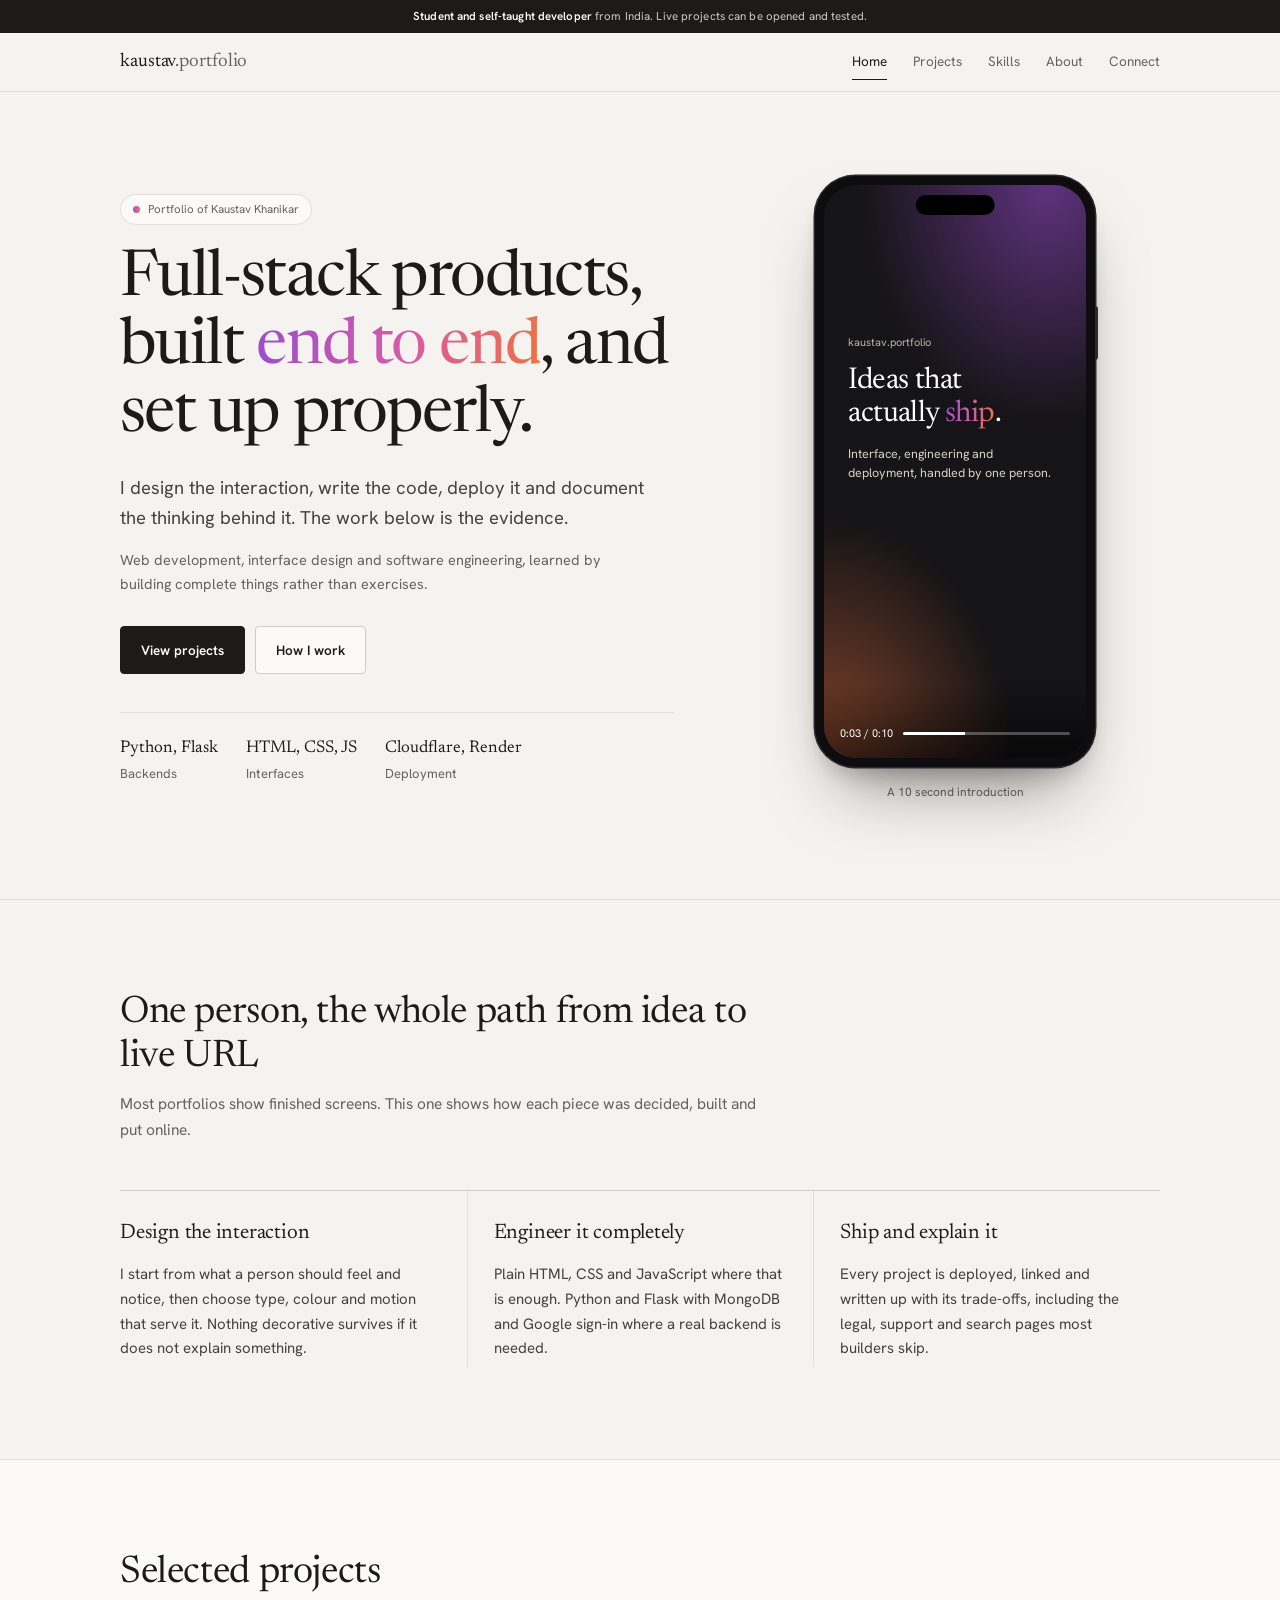
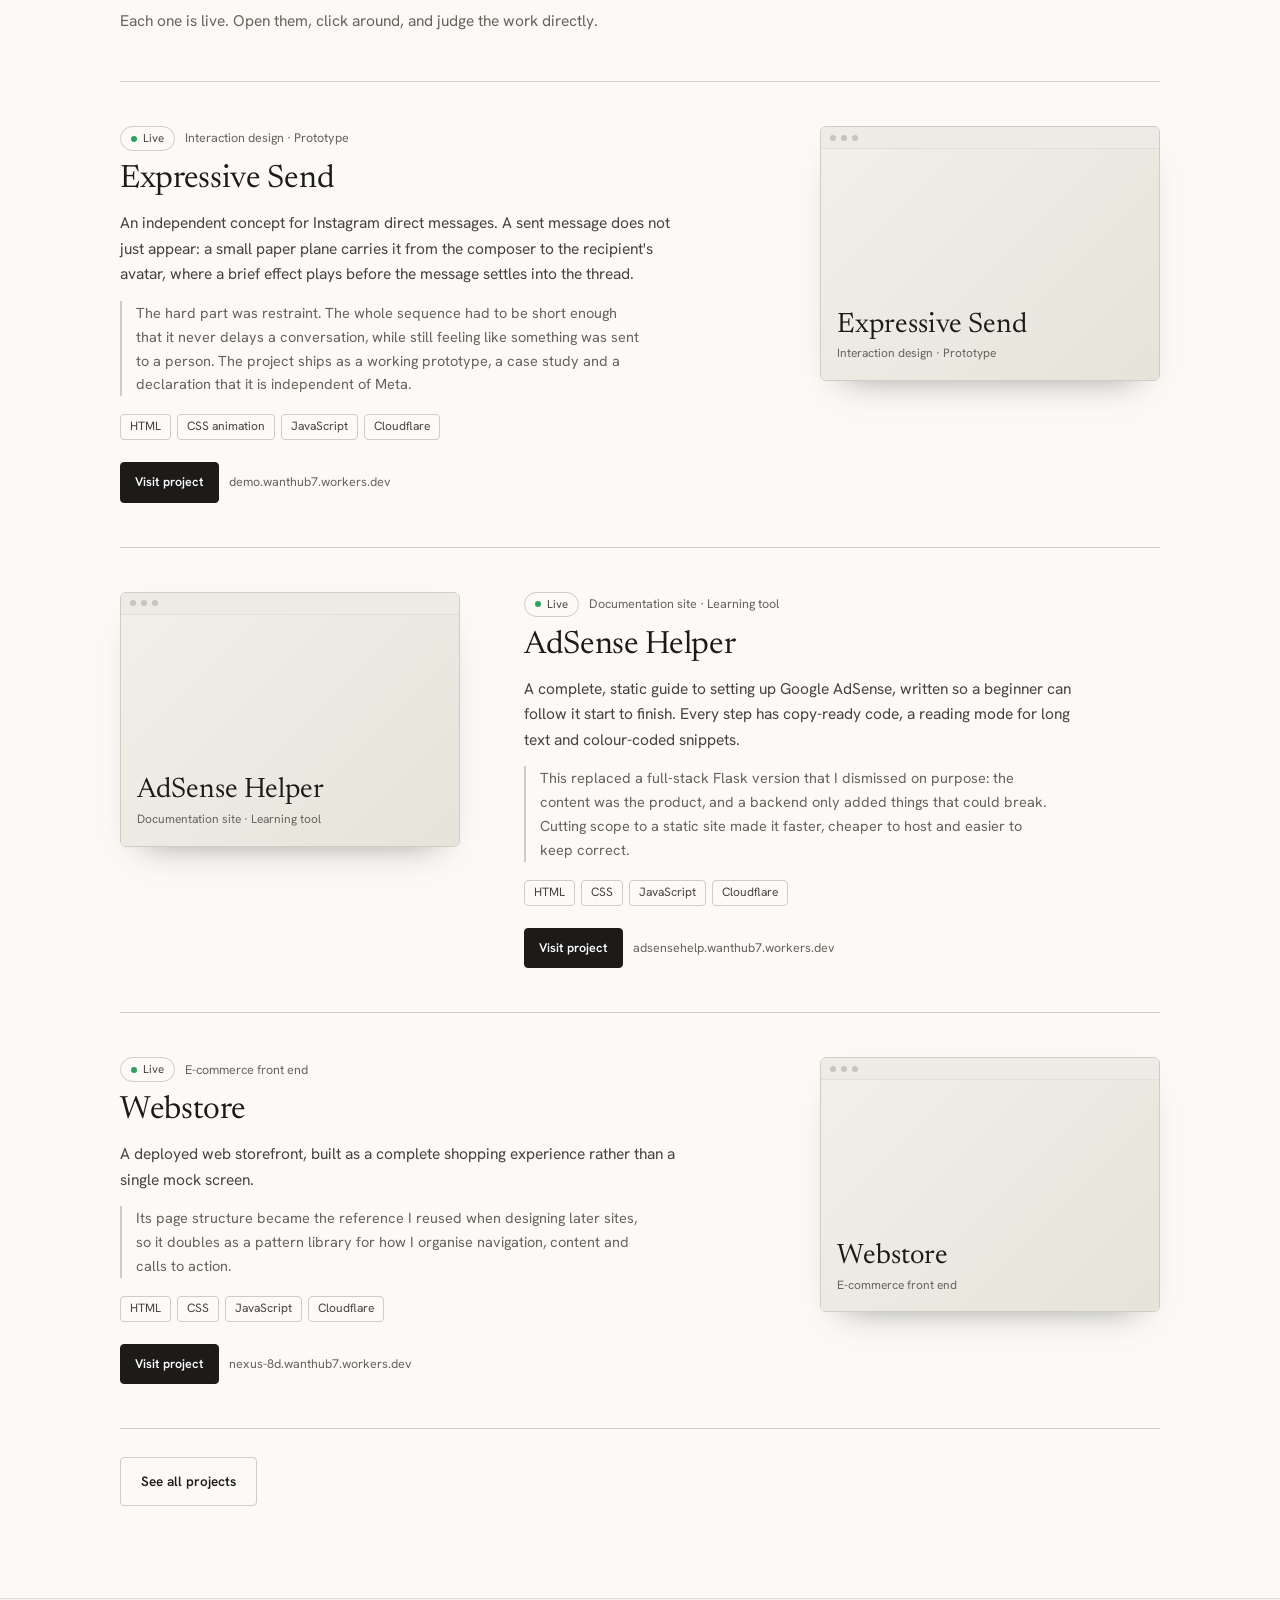
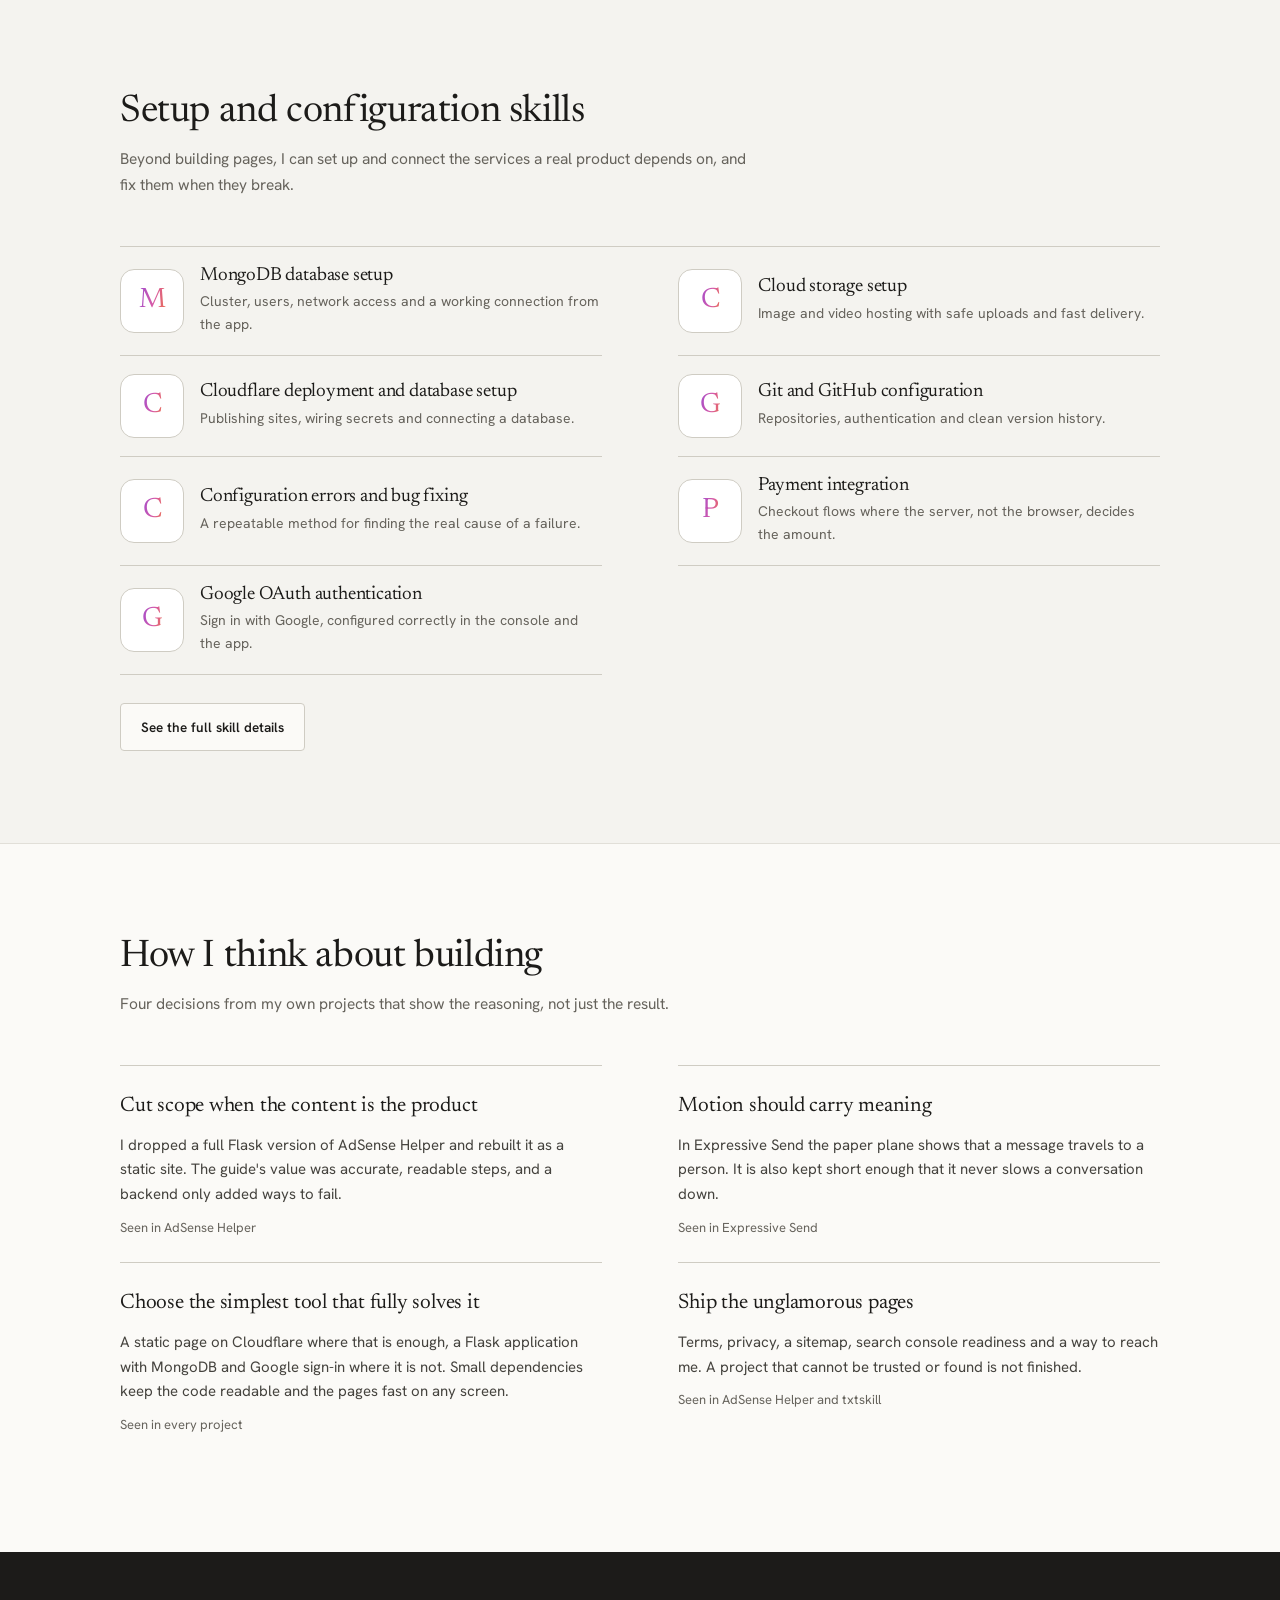
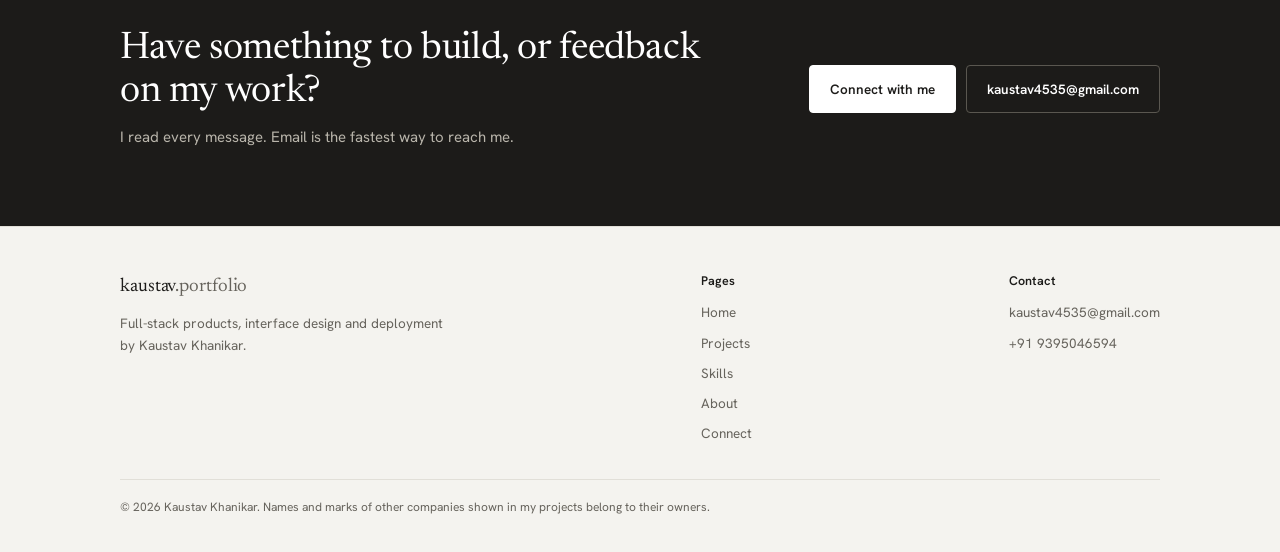
==== index.html @ 54e308b4 "initial commit" ====
<!DOCTYPE html>
<html lang="en">
<head>
  <meta charset="utf-8">
  <meta name="viewport" content="width=device-width, initial-scale=1">
  <title>Kaustav Khanikar — Full-stack developer and interface designer</title>
  <meta name="description" content="Portfolio of Kaustav Khanikar: full-stack web products, interaction design and deployment, built end to end.">
  <meta name="theme-color" content="#f4f3ef">
  <meta property="og:title" content="kaustav.portfolio">
  <meta property="og:description" content="Full-stack products, interaction design and deployment by Kaustav Khanikar.">
  <meta property="og:type" content="website">
  <link rel="icon" href="favicon.svg" type="image/svg+xml">
  <link rel="preconnect" href="https://fonts.googleapis.com">
  <link rel="preconnect" href="https://fonts.gstatic.com" crossorigin>
  <link href="https://fonts.googleapis.com/css2?family=Hanken+Grotesk:wght@400;500;600&family=Newsreader:opsz,wght@6..72,400;6..72,500&display=swap" rel="stylesheet">
  <link rel="stylesheet" href="assets/css/style.css">
</head>
<body>
<a class="skip" href="#main">Skip to content</a>
<div class="strip"><strong>Student and self-taught developer</strong> from India. Live projects can be opened and tested.</div>

<header class="site-header">
  <div class="wrap">
    <a class="brand" href="index.html">kaustav<span>.portfolio</span></a>
    <button class="menu-btn" aria-controls="nav" aria-expanded="false">Menu</button>
    <nav class="nav" id="nav" aria-label="Main">
      <a href="index.html" aria-current="page">Home</a>
      <a href="projects.html">Projects</a>
      <a href="skills.html">Skills</a>
      <a href="about.html">About</a>
      <a href="contact.html">Connect</a>
    </nav>
  </div>
</header>

<main id="main">
  <section class="hero">
    <div class="wrap">
      <div>
        <div class="chip reveal"><i></i>Portfolio of Kaustav Khanikar</div>
        <h1 class="reveal">Full-stack products, built <span class="grad-text">end to end</span>, and set up properly.</h1>
        <p class="lead reveal">I design the interaction, write the code, deploy it and document the thinking behind it. The work below is the evidence.</p>
        <p class="sub reveal">Web development, interface design and software engineering, learned by building complete things rather than exercises.</p>
        <div class="cta reveal">
          <a class="btn dark" href="projects.html">View projects</a>
          <a class="btn" href="about.html">How I work</a>
        </div>
        <div class="hero-facts reveal">
          <div><b>Python, Flask</b>Backends</div>
          <div><b>HTML, CSS, JS</b>Interfaces</div>
          <div><b>Cloudflare, Render</b>Deployment</div>
        </div>
      </div>

      <div class="phone-col">
        <div class="phone">
          <div class="screen" id="screen">
            <span class="island" aria-hidden="true"></span>
            <div class="intro-screen" id="introScreen">
              <div class="k">kaustav.portfolio</div>
              <div class="t">Ideas that<br>actually <span class="grad-text">ship</span>.</div>
              <p class="s">Interface, engineering and deployment, handled by one person.</p>
              <ul>
                <li>Interaction concepts</li>
                <li>Full-stack web apps</li>
                <li>Static sites that load fast</li>
                <li>Documentation that teaches</li>
              </ul>
            </div>
            <div class="screen-ctrl">
              <span id="barTime">0:00 / 0:10</span>
              <div class="bar"><i id="barFill"></i></div>
              <button class="mute-btn" id="muteBtn" type="button" aria-label="Unmute video">🔇</button>
            </div>
          </div>
        </div>
        <p class="phone-cap">A 10 second introduction</p>
      </div>
    </div>
  </section>

  <section class="section">
    <div class="wrap">
      <div class="sec-head">
        <h2>One person, the whole path from idea to live URL</h2>
        <p>Most portfolios show finished screens. This one shows how each piece was decided, built and put online.</p>
      </div>
      <div class="cols">
        <div class="col">
          <h3>Design the interaction</h3>
          <p>I start from what a person should feel and notice, then choose type, colour and motion that serve it. Nothing decorative survives if it does not explain something.</p>
        </div>
        <div class="col">
          <h3>Engineer it completely</h3>
          <p>Plain HTML, CSS and JavaScript where that is enough. Python and Flask with MongoDB and Google sign-in where a real backend is needed.</p>
        </div>
        <div class="col">
          <h3>Ship and explain it</h3>
          <p>Every project is deployed, linked and written up with its trade-offs, including the legal, support and search pages most builders skip.</p>
        </div>
      </div>
    </div>
  </section>

  <section class="section paper">
    <div class="wrap">
      <div class="sec-head">
        <h2>Selected projects</h2>
        <p>Each one is live. Open them, click around, and judge the work directly.</p>
      </div>
      <div class="plist" id="projects-featured"></div>
      <p style="margin-top:28px"><a class="btn" href="projects.html">See all projects</a></p>
    </div>
  </section>

  <section class="section">
    <div class="wrap">
      <div class="sec-head">
        <h2>Setup and configuration skills</h2>
        <p>Beyond building pages, I can set up and connect the services a real product depends on, and fix them when they break.</p>
      </div>
      <div class="steaser" id="skills-teaser"></div>
      <p style="margin-top:28px"><a class="btn" href="skills.html">See the full skill details</a></p>
    </div>
  </section>

  <section class="section paper">
    <div class="wrap">
      <div class="sec-head">
        <h2>How I think about building</h2>
        <p>Four decisions from my own projects that show the reasoning, not just the result.</p>
      </div>
      <div class="principles">
        <div class="pr">
          <h3>Cut scope when the content is the product</h3>
          <p>I dropped a full Flask version of AdSense Helper and rebuilt it as a static site. The guide's value was accurate, readable steps, and a backend only added ways to fail.</p>
          <p class="ev">Seen in AdSense Helper</p>
        </div>
        <div class="pr">
          <h3>Motion should carry meaning</h3>
          <p>In Expressive Send the paper plane shows that a message travels to a person. It is also kept short enough that it never slows a conversation down.</p>
          <p class="ev">Seen in Expressive Send</p>
        </div>
        <div class="pr">
          <h3>Choose the simplest tool that fully solves it</h3>
          <p>A static page on Cloudflare where that is enough, a Flask application with MongoDB and Google sign-in where it is not. Small dependencies keep the code readable and the pages fast on any screen.</p>
          <p class="ev">Seen in every project</p>
        </div>
        <div class="pr">
          <h3>Ship the unglamorous pages</h3>
          <p>Terms, privacy, a sitemap, search console readiness and a way to reach me. A project that cannot be trusted or found is not finished.</p>
          <p class="ev">Seen in AdSense Helper and txtskill</p>
        </div>
      </div>
    </div>
  </section>

  <section class="band">
    <div class="wrap">
      <div>
        <h2>Have something to build, or feedback on my work?</h2>
        <p>I read every message. Email is the fastest way to reach me.</p>
      </div>
      <div style="display:flex;gap:10px;flex-wrap:wrap">
        <a class="btn" href="contact.html">Connect with me</a>
        <a class="btn ghost" data-email href="mailto:kaustav4535@gmail.com">kaustav4535@gmail.com</a>
      </div>
    </div>
  </section>
</main>

<footer class="site-footer">
  <div class="wrap">
    <div class="foot">
      <div>
        <a class="brand" href="index.html">kaustav<span>.portfolio</span></a>
        <p>Full-stack products, interface design and deployment by Kaustav Khanikar.</p>
      </div>
      <div>
        <h4>Pages</h4>
        <ul>
          <li><a href="index.html">Home</a></li>
          <li><a href="projects.html">Projects</a></li>
          <li><a href="skills.html">Skills</a></li>
          <li><a href="about.html">About</a></li>
          <li><a href="contact.html">Connect</a></li>
        </ul>
      </div>
      <div>
        <h4>Contact</h4>
        <ul>
          <li><a data-email href="mailto:kaustav4535@gmail.com">kaustav4535@gmail.com</a></li>
          <li><a data-phone href="tel:+919395046594">+91 9395046594</a></li>
        </ul>
      </div>
    </div>
    <p class="legal">&copy; <span data-year>2026</span> Kaustav Khanikar. Names and marks of other companies shown in my projects belong to their owners.</p>
  </div>
</footer>

<script src="assets/js/config.js"></script>
<script src="assets/js/main.js"></script>
</body>
</html>
---- assets/css/style.css ----
/* kaustav.portfolio — stylesheet */

:root {
  --bg: #f4f3ef;
  --paper: #fbfaf7;
  --ink: #1c1b19;
  --ink-2: #45433e;
  --mute: #66635c;
  --line: #e1dfd8;
  --line-2: #cfccc3;
  --dark: #1c1b19;
  --g1: #9a4cd2;
  --g2: #ee7340;
  --grad: linear-gradient(100deg, var(--g1) 0%, #d65aa8 52%, var(--g2) 100%);
  --serif: "Newsreader", "Noto Serif", Georgia, "Times New Roman", serif;
  --sans: "Hanken Grotesk", system-ui, -apple-system, "Segoe UI", Roboto, sans-serif;
  --wrap: 1120px;
  --gut: clamp(20px, 5vw, 40px);
}

*, *::before, *::after { box-sizing: border-box; }
html { -webkit-text-size-adjust: 100%; scroll-behavior: smooth; }
body {
  margin: 0;
  background: var(--bg);
  color: var(--ink);
  font-family: var(--sans);
  font-size: 16px;
  line-height: 1.65;
  -webkit-font-smoothing: antialiased;
  text-rendering: optimizeLegibility;
}
img, video { max-width: 100%; display: block; }
a { color: inherit; }
h1, h2, h3, h4 { font-family: var(--serif); font-weight: 400; margin: 0; letter-spacing: -0.01em; }
p { margin: 0; }
ul { margin: 0; padding: 0; list-style: none; }
button { font: inherit; color: inherit; }

:focus-visible { outline: 2px solid var(--g1); outline-offset: 3px; border-radius: 3px; }
.skip { position: absolute; left: -999px; top: 8px; background: var(--dark); color: #fff; padding: 8px 14px; z-index: 100; }
.skip:focus { left: 8px; }

.wrap { width: 100%; max-width: var(--wrap); margin: 0 auto; padding: 0 var(--gut); }
.grad-text { background: var(--grad); -webkit-background-clip: text; background-clip: text; color: transparent; }

/* ---------- top strip + header ---------- */
.strip {
  background: var(--dark);
  color: #cfccc3;
  font-size: 11.5px;
  text-align: center;
  padding: 7px 12px;
  letter-spacing: 0.01em;
}
.strip strong { color: #fff; font-weight: 600; }

.site-header {
  position: sticky; top: 0; z-index: 50;
  background: rgba(244, 243, 239, 0.92);
  -webkit-backdrop-filter: blur(10px); backdrop-filter: blur(10px);
  border-bottom: 1px solid var(--line);
}
.site-header .wrap { display: flex; align-items: center; justify-content: space-between; height: 58px; }
.brand { font-family: var(--serif); font-size: 19px; text-decoration: none; letter-spacing: -0.005em; }
.brand span { color: var(--mute); }
.nav { display: flex; gap: 26px; }
.nav a { font-size: 13.5px; color: var(--mute); text-decoration: none; padding: 6px 0; border-bottom: 1px solid transparent; }
.nav a:hover { color: var(--ink); }
.nav a[aria-current="page"] { color: var(--ink); border-bottom-color: var(--ink); }
.menu-btn { display: none; background: none; border: 1px solid var(--line-2); border-radius: 6px; padding: 6px 12px; font-size: 13px; cursor: pointer; }

@media (max-width: 720px) {
  .menu-btn { display: block; }
  .nav {
    display: none; position: absolute; left: 0; right: 0; top: 58px;
    flex-direction: column; gap: 0;
    background: var(--bg); border-bottom: 1px solid var(--line);
    padding: 6px var(--gut) 14px;
  }
  .nav.open { display: flex; }
  .nav a { padding: 12px 0; border-bottom: 1px solid var(--line); font-size: 15px; }
  .nav a[aria-current="page"] { border-bottom-color: var(--line); font-weight: 600; }
}

/* ---------- buttons ---------- */
.btn {
  display: inline-flex; align-items: center; gap: 8px;
  font-family: var(--sans); font-size: 13.5px; font-weight: 600;
  padding: 12px 20px; border-radius: 4px;
  border: 1px solid var(--line-2); background: var(--paper); color: var(--ink);
  text-decoration: none; cursor: pointer;
  transition: background .15s, border-color .15s, color .15s;
}
.btn:hover { border-color: var(--ink); }
.btn.dark { background: var(--dark); color: #fff; border-color: var(--dark); }
.btn.dark:hover { background: #000; }
.btn.small { padding: 9px 14px; font-size: 12.5px; }
.btn[aria-disabled="true"] { opacity: .55; pointer-events: none; }

/* ---------- hero ---------- */
.hero { padding: clamp(36px, 7vw, 84px) 0 clamp(48px, 8vw, 96px); }
.hero .wrap { display: grid; grid-template-columns: 1.15fr 0.85fr; gap: clamp(32px, 6vw, 80px); align-items: center; }
.chip {
  display: inline-flex; align-items: center; gap: 8px;
  font-size: 11.5px; color: var(--mute);
  border: 1px solid var(--line); background: var(--paper);
  padding: 5px 12px; border-radius: 999px; margin-bottom: 22px;
}
.chip i { width: 7px; height: 7px; border-radius: 50%; background: var(--grad); display: block; }
.hero h1 { font-size: clamp(36px, 6.2vw, 64px); line-height: 1.06; letter-spacing: -0.025em; }
.hero .lead { margin-top: 22px; font-size: clamp(16px, 2vw, 18.5px); color: var(--ink-2); max-width: 30em; }
.hero .sub { margin-top: 14px; color: var(--mute); font-size: 14.5px; max-width: 34em; }
.hero .cta { display: flex; flex-wrap: wrap; gap: 10px; margin-top: 30px; }

.hero-facts { display: flex; flex-wrap: wrap; gap: 8px 28px; margin-top: 38px; padding-top: 22px; border-top: 1px solid var(--line); font-size: 13px; color: var(--mute); }
.hero-facts b { display: block; color: var(--ink); font-family: var(--serif); font-weight: 400; font-size: 17px; }

@media (max-width: 860px) {
  .hero .wrap { grid-template-columns: 1fr; }
  .phone-col { order: -1; }
}

.hero .reveal { animation: rise .7s cubic-bezier(.2,.7,.2,1) both; }
.hero .reveal:nth-child(2) { animation-delay: .08s; }
.hero .reveal:nth-child(3) { animation-delay: .16s; }
.hero .reveal:nth-child(4) { animation-delay: .24s; }
@keyframes rise { from { opacity: 0; transform: translateY(14px); } to { opacity: 1; transform: none; } }

/* ---------- phone mockup ---------- */
.phone-col { display: flex; flex-direction: column; align-items: center; }
.phone {
  position: relative; width: min(280px, 72vw); aspect-ratio: 9 / 19;
  background: #0d0d0f; border-radius: 40px; padding: 9px;
  box-shadow: 0 0 0 1.5px #2b2b2f, 0 40px 70px -28px rgba(28,27,25,.55), 0 14px 28px -14px rgba(28,27,25,.35);
}
.phone::before { /* side button */
  content: ""; position: absolute; right: -3px; top: 22%; width: 3px; height: 54px; background: #2b2b2f; border-radius: 0 3px 3px 0;
}
.screen { position: relative; width: 100%; height: 100%; border-radius: 32px; overflow: hidden; background: #111; isolation: isolate; }
.screen video { width: 100%; height: 100%; object-fit: cover; }
.island { position: absolute; top: 10px; left: 50%; width: 30%; height: 20px; background: #000; border-radius: 12px; transform: translateX(-50%); z-index: 5; }

.screen-ctrl { position: absolute; left: 0; right: 0; bottom: 0; z-index: 5; padding: 40px 16px 16px; background: linear-gradient(transparent, rgba(0,0,0,.55)); display: flex; align-items: center; gap: 10px; color: #fff; font-size: 11px; }
.bar { flex: 1; height: 3px; background: rgba(255,255,255,.28); border-radius: 3px; overflow: hidden; }
.bar > i { display: block; height: 100%; width: 0; background: #fff; }
.mute-btn { background: rgba(255,255,255,.16); border: 0; color: #fff; width: 30px; height: 30px; border-radius: 50%; cursor: pointer; font-size: 13px; line-height: 1; }
.mute-btn:hover { background: rgba(255,255,255,.28); }

/* built-in intro screen (shown when no video URL is set) */
.intro-screen {
  position: absolute; inset: 0; display: flex; flex-direction: column; justify-content: center;
  padding: 0 24px; color: #fff;
  background:
    radial-gradient(120% 70% at 85% 0%, rgba(154,76,210,.55), transparent 60%),
    radial-gradient(120% 70% at 0% 100%, rgba(238,115,64,.5), transparent 60%),
    #151416;
}
.intro-screen .k { font-size: 11px; color: #b8b4ab; margin-bottom: 14px; }
.intro-screen .t { font-family: var(--serif); font-size: 30px; line-height: 1.1; letter-spacing: -.02em; }
.intro-screen .t em { font-style: normal; }
.intro-screen .s { margin-top: 14px; font-size: 12.5px; color: #d6d2c8; line-height: 1.5; }
.intro-screen ul { margin-top: 22px; font-size: 12px; color: #e8e4da; display: grid; gap: 9px; }
.intro-screen li { display: flex; gap: 10px; align-items: baseline; opacity: 0; animation: lineIn 10s infinite; }
.intro-screen li::before { content: ""; width: 5px; height: 5px; border-radius: 50%; background: #fff; flex: none; transform: translateY(-1px); }
.intro-screen li:nth-child(1) { animation-delay: 0s; }
.intro-screen li:nth-child(2) { animation-delay: 2s; }
.intro-screen li:nth-child(3) { animation-delay: 4s; }
.intro-screen li:nth-child(4) { animation-delay: 6s; }
@keyframes lineIn { 0%, 3% { opacity: 0; transform: translateY(6px); } 9%, 92% { opacity: 1; transform: none; } 100% { opacity: 0; } }
.phone-cap { margin-top: 16px; font-size: 12px; color: var(--mute); text-align: center; }

/* ---------- sections ---------- */
.section { padding: clamp(48px, 8vw, 92px) 0; border-top: 1px solid var(--line); }
.section.paper { background: var(--paper); }
.sec-head { max-width: 40em; margin-bottom: clamp(28px, 4vw, 48px); }
.sec-head h2 { font-size: clamp(27px, 4vw, 38px); line-height: 1.15; }
.sec-head p { margin-top: 12px; color: var(--mute); font-size: 15.5px; }

/* approach columns */
.cols { display: grid; grid-template-columns: repeat(3, 1fr); border-top: 1px solid var(--line-2); }
.col { padding: 26px 26px 6px 0; }
.col + .col { padding-left: 26px; border-left: 1px solid var(--line); }
.col h3 { font-size: 21px; margin-bottom: 10px; }
.col p { color: var(--ink-2); font-size: 15px; }
@media (max-width: 820px) {
  .cols { grid-template-columns: 1fr; }
  .col, .col + .col { padding: 22px 0; border-left: 0; border-bottom: 1px solid var(--line); }
}

/* ---------- project rows ---------- */
.plist { border-top: 1px solid var(--line-2); }
.prow { display: grid; grid-template-columns: 1fr 340px; gap: clamp(24px, 5vw, 64px); padding: clamp(26px, 4vw, 44px) 0; border-bottom: 1px solid var(--line-2); align-items: start; }
.prow:nth-child(even) { grid-template-columns: 340px 1fr; }
.prow:nth-child(even) .pbody { order: 2; }
.pmeta { display: flex; flex-wrap: wrap; align-items: center; gap: 10px; font-size: 12.5px; color: var(--mute); margin-bottom: 10px; }
.status { display: inline-flex; align-items: center; gap: 6px; border: 1px solid var(--line-2); border-radius: 999px; padding: 2px 10px; font-size: 11.5px; background: var(--paper); color: var(--ink-2); }
.status::before { content: ""; width: 6px; height: 6px; border-radius: 50%; background: #9a958a; }
.status.live::before { background: #2f9e5f; }
.status.upcoming::before { background: var(--g2); }
.pbody h3 { font-size: clamp(25px, 3.4vw, 32px); line-height: 1.15; }
.pbody .sum { margin-top: 12px; color: var(--ink-2); font-size: 15.5px; max-width: 36em; }
.pbody .dep { margin-top: 14px; padding-left: 14px; border-left: 2px solid var(--line-2); color: var(--mute); font-size: 14.5px; max-width: 36em; }
.tags { display: flex; flex-wrap: wrap; gap: 6px; margin-top: 18px; }
.tags li { font-size: 12px; color: var(--ink-2); border: 1px solid var(--line-2); border-radius: 4px; padding: 2px 9px; background: var(--paper); }
.pact { margin-top: 22px; display: flex; gap: 10px; flex-wrap: wrap; align-items: center; }
.pact .url { font-size: 12.5px; color: var(--mute); overflow-wrap: anywhere; }

.shot {
  position: relative; display: block; aspect-ratio: 4 / 3; overflow: hidden;
  border: 1px solid var(--line-2); border-radius: 6px; background: var(--paper);
  box-shadow: 0 18px 34px -24px rgba(28,27,25,.5);
}
.shot img { width: 100%; height: 100%; object-fit: cover; object-position: top; }
.shot .bar-top { position: absolute; left: 0; right: 0; top: 0; height: 22px; background: #ecebe5; border-bottom: 1px solid var(--line); display: flex; align-items: center; gap: 5px; padding: 0 9px; z-index: 2; }
.shot .bar-top i { width: 6px; height: 6px; border-radius: 50%; background: #c7c4bb; }
.shot img { padding-top: 22px; }
.shot .ph { position: absolute; inset: 22px 0 0; display: flex; flex-direction: column; justify-content: flex-end; padding: 16px; background: linear-gradient(135deg, #f1efe9, #e6e3da); }
.shot .ph b { font-family: var(--serif); font-weight: 400; font-size: 28px; line-height: 1.1; }
.shot .ph span { font-size: 12px; color: var(--mute); margin-top: 4px; }
a.shot:hover { border-color: var(--ink); }

@media (max-width: 820px) {
  .prow, .prow:nth-child(even) { grid-template-columns: 1fr; }
  .prow .shot-wrap { order: -1; }
  .prow:nth-child(even) .pbody { order: 0; }
}

/* filters */
.filters { display: flex; flex-wrap: wrap; gap: 8px; margin-bottom: 26px; }
.filters button { background: var(--paper); border: 1px solid var(--line-2); border-radius: 999px; padding: 7px 16px; font-size: 13px; cursor: pointer; color: var(--ink-2); }
.filters button[aria-pressed="true"] { background: var(--dark); color: #fff; border-color: var(--dark); }

/* ---------- how I think ---------- */
.principles { display: grid; grid-template-columns: 1fr 1fr; gap: 0 clamp(28px, 6vw, 80px); }
.pr { padding: 24px 0; border-top: 1px solid var(--line-2); }
.pr h3 { font-size: 21px; margin-bottom: 8px; }
.pr p { color: var(--ink-2); font-size: 15px; max-width: 32em; }
.pr .ev { margin-top: 10px; font-size: 13px; color: var(--mute); }
@media (max-width: 820px) { .principles { grid-template-columns: 1fr; } }

/* ---------- knowledge ---------- */
.know { display: grid; grid-template-columns: repeat(2, 1fr); gap: 0 clamp(28px, 6vw, 80px); }
.kb { padding: 24px 0; border-top: 1px solid var(--line-2); }
.kb h3 { font-size: 21px; margin-bottom: 12px; }
.kb li { position: relative; padding-left: 16px; color: var(--ink-2); font-size: 15px; margin-top: 7px; }
.kb li::before { content: ""; position: absolute; left: 0; top: .7em; width: 7px; height: 1px; background: var(--ink-2); }
@media (max-width: 720px) { .know { grid-template-columns: 1fr; } }

/* ---------- CTA band ---------- */
.band { background: var(--dark); color: #fff; padding: clamp(44px, 7vw, 76px) 0; }
.band .wrap { display: flex; justify-content: space-between; align-items: center; gap: 28px; flex-wrap: wrap; }
.band h2 { font-size: clamp(26px, 4vw, 38px); max-width: 16em; line-height: 1.15; }
.band p { color: #b9b5ab; margin-top: 10px; font-size: 15px; max-width: 30em; }
.band .btn { background: #fff; color: var(--ink); border-color: #fff; }
.band .btn.ghost { background: transparent; color: #fff; border-color: #5a5750; }
.band .btn.ghost:hover { border-color: #fff; }

/* ---------- page head ---------- */
.page-head { padding: clamp(40px, 7vw, 80px) 0 clamp(28px, 4vw, 44px); }
.page-head h1 { font-size: clamp(34px, 5.5vw, 54px); line-height: 1.08; letter-spacing: -.025em; max-width: 14em; }
.page-head p { margin-top: 16px; color: var(--ink-2); font-size: 17px; max-width: 34em; }

/* ---------- about ---------- */
.about-grid { display: grid; grid-template-columns: 300px 1fr; gap: clamp(28px, 6vw, 72px); align-items: start; }
.portrait { position: sticky; top: 90px; }
.portrait .ph-img { width: 100%; aspect-ratio: 1 / 1; border: 1px solid var(--line-2); border-radius: 50%; overflow: hidden; background: var(--paper); padding: 6px; box-shadow: 0 22px 40px -28px rgba(28,27,25,.5); }
.portrait .ph-img > * { border-radius: 50%; }
.portrait img { width: 100%; height: 100%; object-fit: cover; object-position: center 20%; }
.portrait .fallback { width: 100%; height: 100%; display: grid; place-items: center; font-family: var(--serif); font-size: 64px; color: var(--mute); }
.portrait figcaption { margin-top: 18px; text-align: center; font-size: 13px; color: var(--mute); }
.portrait figcaption b { display: block; font-family: var(--serif); font-weight: 400; font-size: 20px; color: var(--ink); }
.prose p { color: var(--ink-2); font-size: 16.5px; max-width: 36em; }
.prose p + p { margin-top: 18px; }
.prose h2 { font-size: 26px; margin: 44px 0 14px; }
.prose h2:first-child { margin-top: 0; }
.facts { display: grid; grid-template-columns: 1fr 1fr; margin-top: 8px; border-top: 1px solid var(--line-2); max-width: 36em; }
.facts div { padding: 14px 0; border-bottom: 1px solid var(--line); font-size: 14px; }
.facts dt { color: var(--mute); font-size: 12.5px; }
.facts dd { margin: 2px 0 0; color: var(--ink); }
@media (max-width: 820px) {
  .about-grid { grid-template-columns: 1fr; }
  .portrait { position: static; max-width: 260px; margin: 0 auto; }
}

/* ---------- contact ---------- */
.contact-grid { display: grid; grid-template-columns: 1fr 1.1fr; gap: clamp(28px, 6vw, 80px); align-items: start; }
.clist { border-top: 1px solid var(--line-2); }
.crow { display: flex; justify-content: space-between; align-items: center; gap: 14px; padding: 20px 0; border-bottom: 1px solid var(--line-2); flex-wrap: wrap; }
.crow dt { font-size: 12.5px; color: var(--mute); }
.crow dd { margin: 2px 0 0; font-family: var(--serif); font-size: 21px; overflow-wrap: anywhere; }
.crow .acts { display: flex; gap: 8px; }
.form { background: var(--paper); border: 1px solid var(--line-2); border-radius: 6px; padding: clamp(20px, 4vw, 32px); }
.form h2 { font-size: 24px; margin-bottom: 4px; }
.form .hint { font-size: 13.5px; color: var(--mute); margin-bottom: 20px; }
.field { margin-bottom: 16px; }
.field label { display: block; font-size: 13px; font-weight: 600; margin-bottom: 6px; }
.field input, .field textarea {
  width: 100%; font: inherit; font-size: 15px; color: var(--ink);
  background: #fff; border: 1px solid var(--line-2); border-radius: 4px; padding: 11px 12px;
}
.field textarea { min-height: 140px; resize: vertical; }
.field input:focus, .field textarea:focus { outline: 2px solid var(--g1); outline-offset: 1px; border-color: transparent; }
.form .note { margin-top: 12px; font-size: 12.5px; color: var(--mute); }
@media (max-width: 820px) { .contact-grid { grid-template-columns: 1fr; } }

.toast {
  position: fixed; left: 50%; bottom: 24px; transform: translate(-50%, 20px);
  background: var(--dark); color: #fff; font-size: 13px; padding: 10px 18px; border-radius: 4px;
  opacity: 0; pointer-events: none; transition: opacity .2s, transform .2s; z-index: 90;
}
.toast.show { opacity: 1; transform: translate(-50%, 0); }

/* ---------- footer ---------- */
.site-footer { border-top: 1px solid var(--line); padding: 44px 0 34px; font-size: 13.5px; color: var(--mute); }
.foot { display: flex; justify-content: space-between; gap: 32px; flex-wrap: wrap; }
.foot .brand { color: var(--ink); }
.foot p { margin-top: 10px; max-width: 24em; }
.foot ul { display: grid; gap: 8px; }
.foot a { text-decoration: none; }
.foot a:hover { color: var(--ink); text-decoration: underline; }
.foot h4 { font-family: var(--sans); font-size: 12.5px; font-weight: 600; color: var(--ink); margin-bottom: 10px; letter-spacing: 0; }
.legal { margin-top: 34px; padding-top: 18px; border-top: 1px solid var(--line); font-size: 12px; }

@media (prefers-reduced-motion: reduce) {
  html { scroll-behavior: auto; }
  .hero .reveal, .intro-screen li { animation: none; opacity: 1; }
}

/* ---------- skills ---------- */
.thumb { width: 64px; height: 64px; flex: none; border: 1px solid var(--line-2); border-radius: 14px; background: #fff; display: grid; place-items: center; overflow: hidden; }
.thumb img { width: 100%; height: 100%; object-fit: contain; padding: 8px; }
.thumb b { font-family: var(--serif); font-weight: 400; font-size: 28px; color: var(--ink-2); background: var(--grad); -webkit-background-clip: text; background-clip: text; color: transparent; }

.steaser { display: grid; grid-template-columns: repeat(2, 1fr); gap: 0 clamp(28px, 6vw, 80px); border-top: 1px solid var(--line-2); }
.stile { display: flex; gap: 16px; align-items: center; padding: 18px 0; border-bottom: 1px solid var(--line-2); text-decoration: none; }
.stile h3 { font-size: 19px; line-height: 1.2; }
.stile p { font-size: 14px; color: var(--mute); margin-top: 3px; }
.stile:hover h3 { text-decoration: underline; text-underline-offset: 3px; }
@media (max-width: 720px) { .steaser { grid-template-columns: 1fr; } }

.jump { display: flex; flex-wrap: wrap; gap: 8px; margin-bottom: 8px; }
.jump a { font-size: 13px; text-decoration: none; border: 1px solid var(--line-2); background: var(--paper); border-radius: 999px; padding: 6px 14px; color: var(--ink-2); }
.jump a:hover { border-color: var(--ink); color: var(--ink); }

.srow { display: grid; grid-template-columns: 1fr 1.6fr; gap: clamp(24px, 5vw, 64px); padding: clamp(28px, 4vw, 44px) 0; border-bottom: 1px solid var(--line-2); scroll-margin-top: 80px; }
.srow:first-child { border-top: 1px solid var(--line-2); }
.shead { display: flex; gap: 18px; align-items: flex-start; }
.shead .thumb { width: 84px; height: 84px; border-radius: 18px; }
.shead h2 { font-size: clamp(23px, 3vw, 28px); line-height: 1.15; }
.shead p { margin-top: 8px; color: var(--mute); font-size: 14.5px; }
.sdetail { display: grid; grid-template-columns: 1fr 1fr; gap: 0 28px; }
.sdetail h3 { font-family: var(--sans); font-size: 12.5px; font-weight: 600; color: var(--mute); margin-bottom: 10px; letter-spacing: 0; }
.sdetail li { position: relative; padding-left: 16px; margin-top: 9px; font-size: 14.5px; color: var(--ink-2); }
.sdetail li::before { content: ""; position: absolute; left: 0; top: .72em; width: 7px; height: 1px; background: var(--ink-2); }
.sdetail ul:first-of-type li:first-child, .sdetail div li:first-child { margin-top: 0; }
@media (max-width: 900px) { .srow { grid-template-columns: 1fr; } }
@media (max-width: 560px) { .sdetail { grid-template-columns: 1fr; gap: 22px; } .shead .thumb { width: 64px; height: 64px; } }
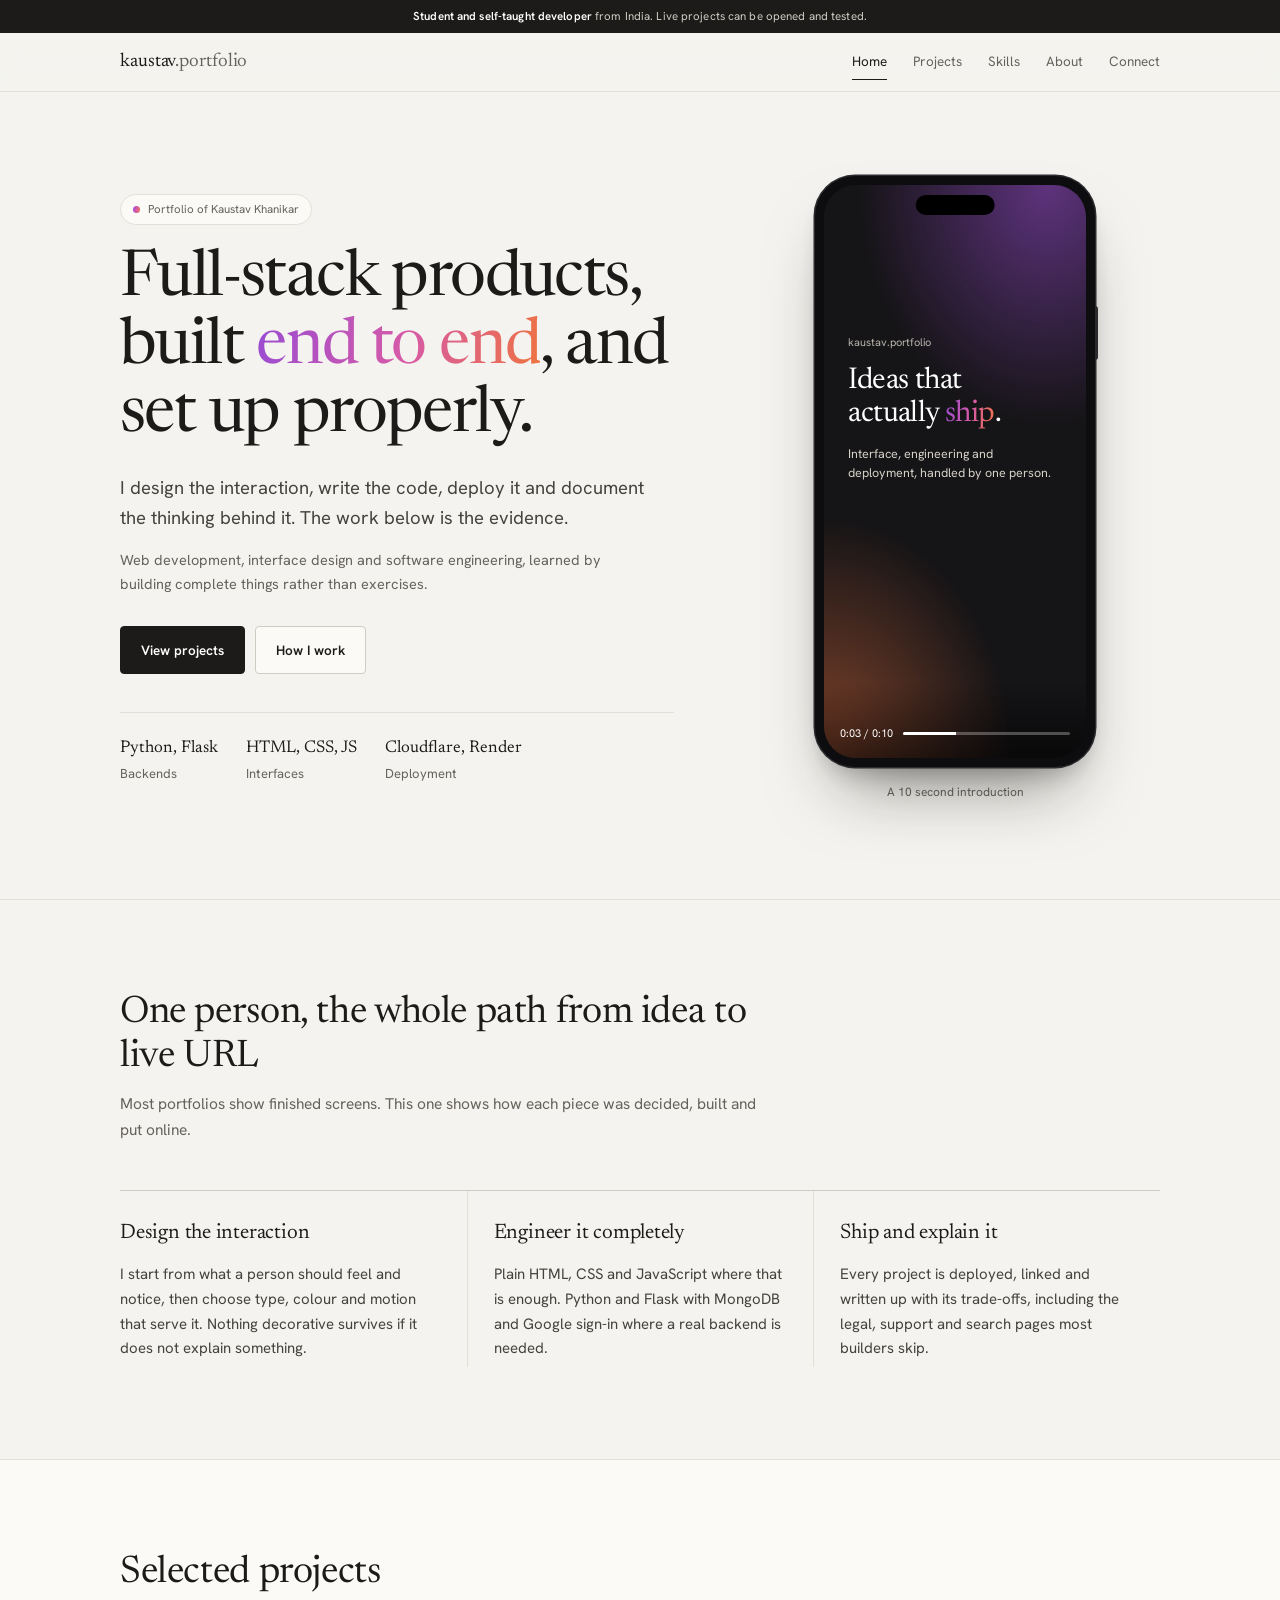
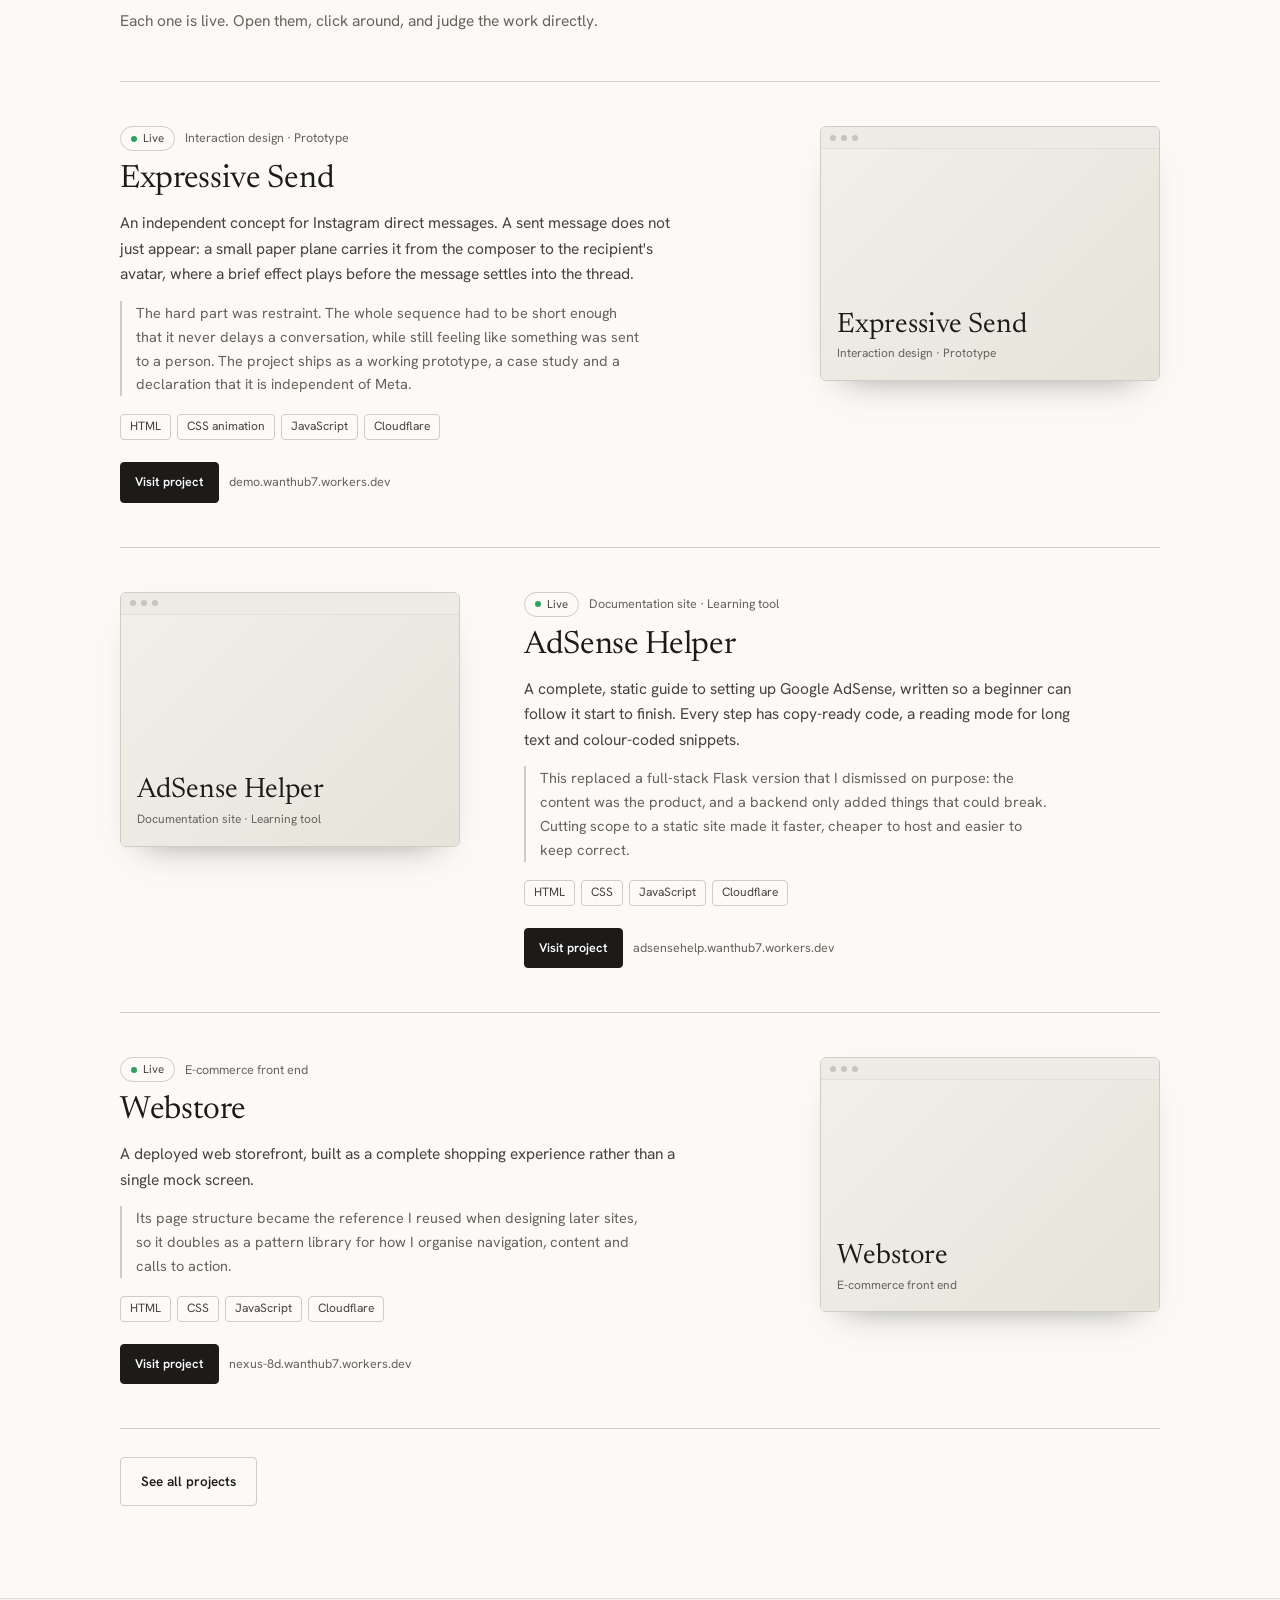
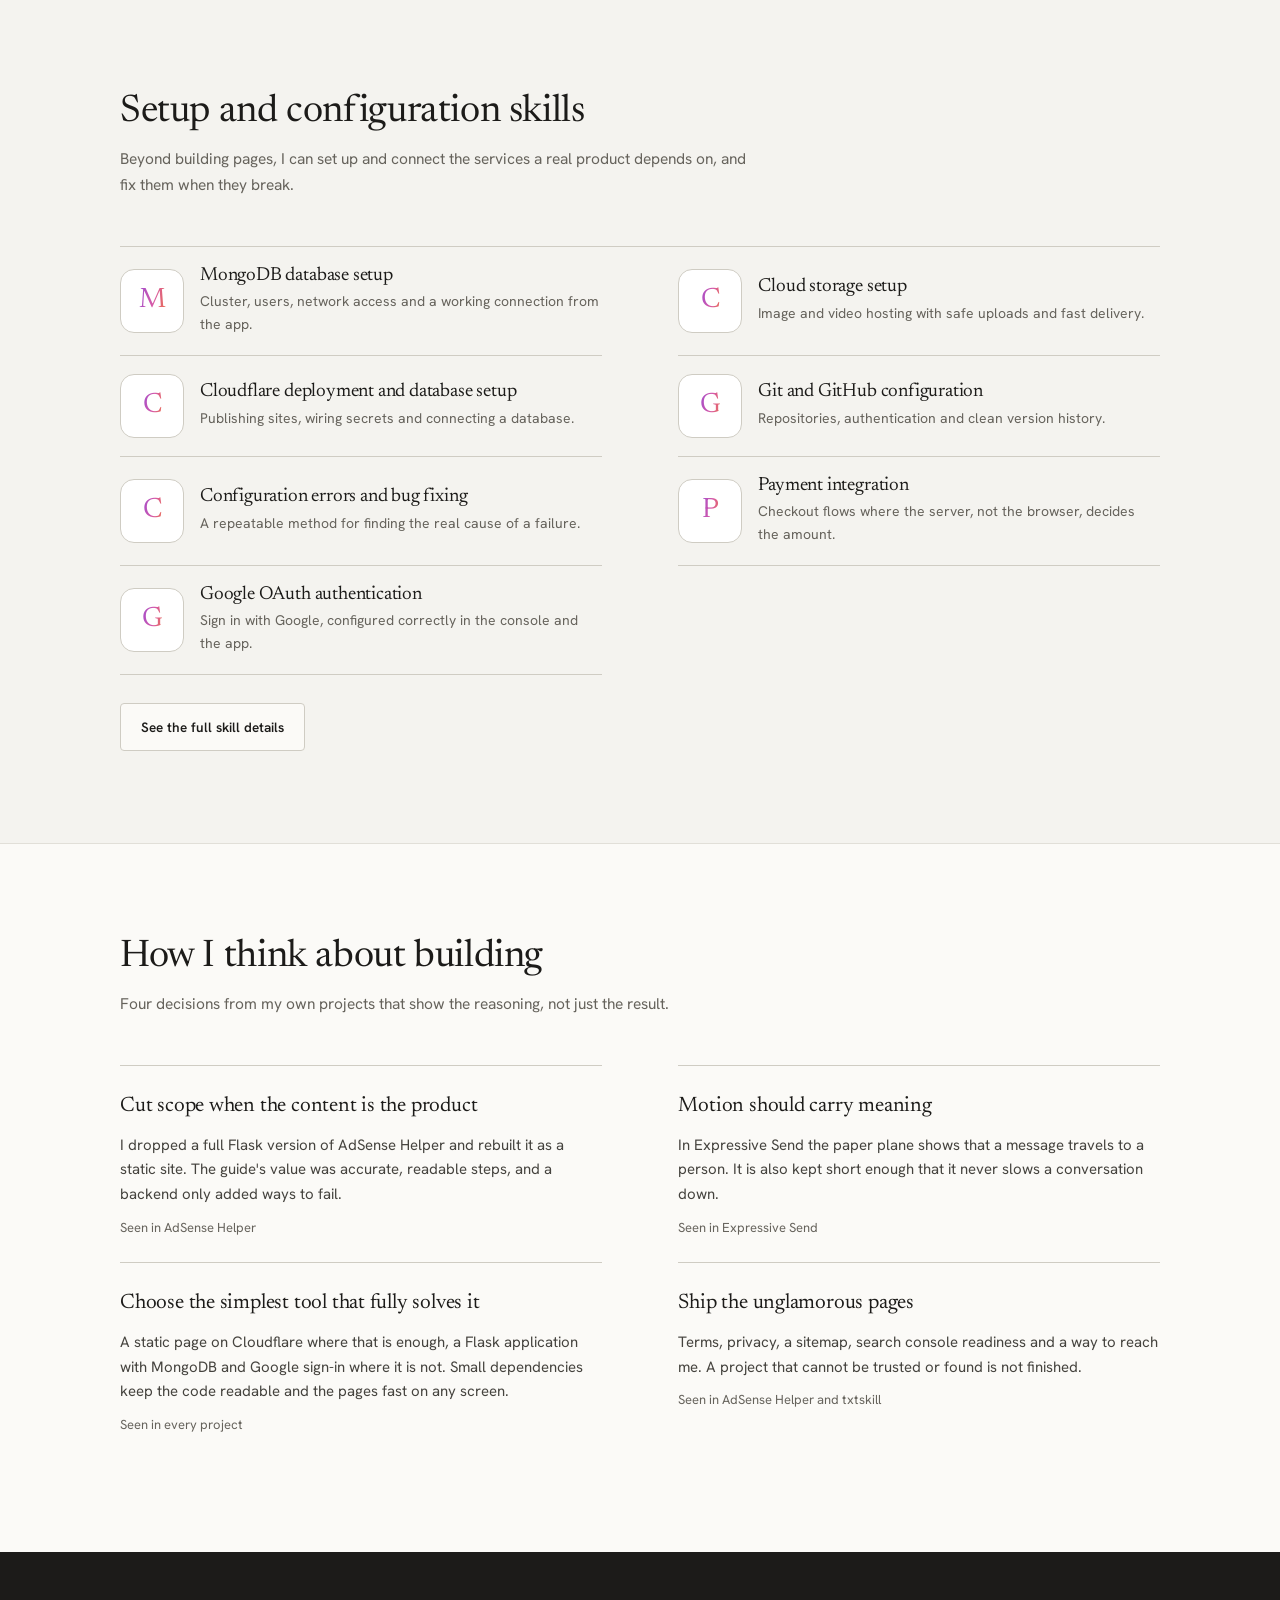
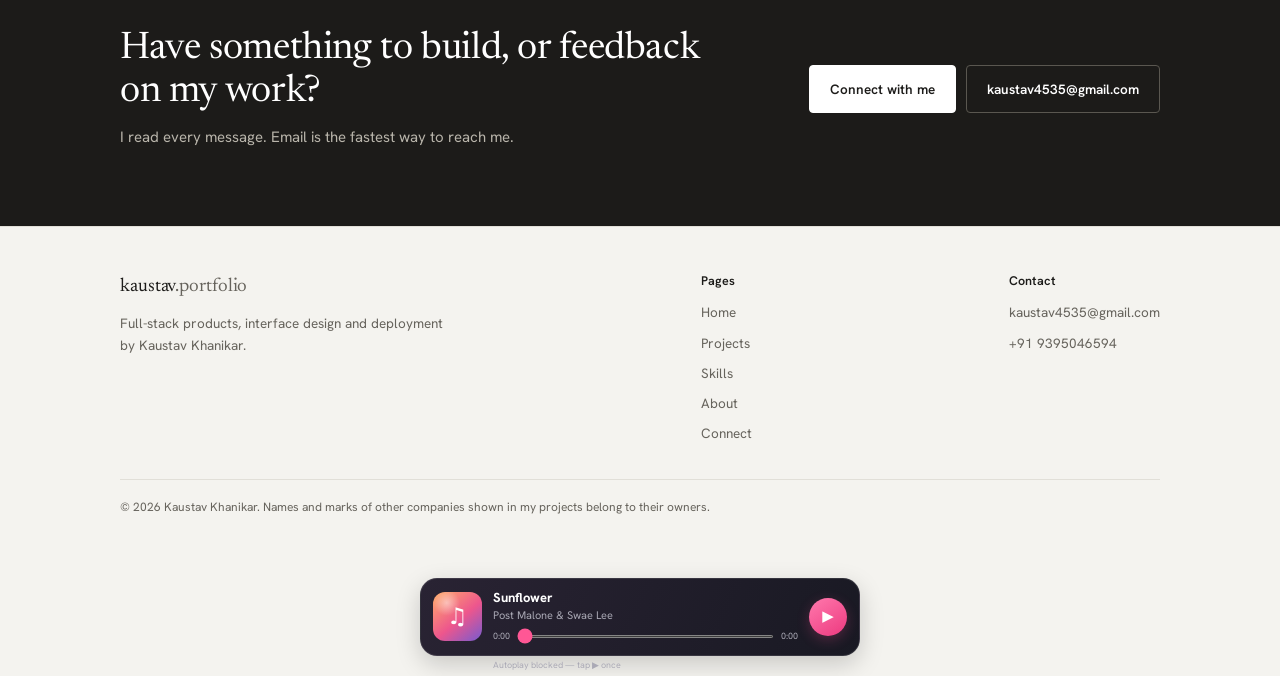
==== commit 317dd69a: "Add music" ====
--- a/index.html
+++ b/index.html
@@ -202,3 +202,176 @@
 <script src="assets/js/main.js"></script>
 </body>
 </html>
+
+
+
+
+
+
+<!-- SUNFLOWER MINI PLAYER: paste before </body> -->
+<style>
+/* Isolated player styles: no global selectors or site-wide colour changes. */
+#sv-sunflower-player {
+  width: min(calc(100% - 28px), 440px);
+  margin: 26px auto 20px;
+  padding: 11px 12px;
+  display: flex;
+  align-items: center;
+  gap: 11px;
+  color: #fff;
+  background: linear-gradient(115deg, #292333, #191923);
+  border: 1px solid rgba(255,255,255,.11);
+  border-radius: 17px;
+  box-shadow: 0 8px 25px rgba(0,0,0,.18);
+  font-family: inherit;
+  position: relative;
+  isolation: isolate;
+}
+#sv-sunflower-player * { box-sizing: border-box; }
+#sv-sunflower-player .sv-art {
+  width: 49px; height: 49px; flex: 0 0 49px;
+  display: grid; place-items: center; border-radius: 12px;
+  color: #fff; font-size: 23px;
+  background:
+    radial-gradient(circle at 28% 22%, rgba(255,255,255,.48), transparent 25%),
+    linear-gradient(140deg, #ffad69, #ed568d 55%, #765bd0);
+}
+#sv-sunflower-player .sv-main { min-width: 0; flex: 1; }
+#sv-sunflower-player .sv-heading { display:flex; align-items:center; gap:7px; min-width:0; }
+#sv-sunflower-player .sv-title {
+  overflow:hidden; text-overflow:ellipsis; white-space:nowrap;
+  color:#fff; font-size:13px; line-height:1.25; font-weight:750;
+}
+#sv-sunflower-player .sv-artist { margin-top:3px; color:#aaa9b5; font-size:11px; line-height:1.2; }
+#sv-sunflower-player .sv-live { display:none; gap:2px; align-items:end; height:12px; }
+#sv-sunflower-player.sv-playing .sv-live { display:flex; }
+#sv-sunflower-player .sv-live i {
+  display:block; width:2px; height:5px; border-radius:3px;
+  background:#ff5795; animation:sv-sunflower-eq .55s ease-in-out infinite alternate;
+}
+#sv-sunflower-player .sv-live i:nth-child(2) { animation-delay:.16s; }
+#sv-sunflower-player .sv-live i:nth-child(3) { animation-delay:.30s; }
+@keyframes sv-sunflower-eq { to { height:12px; } }
+#sv-sunflower-player .sv-bottom { display:flex; align-items:center; gap:7px; margin-top:7px; }
+#sv-sunflower-player .sv-time { color:#aaa9b5; font-size:9px; font-variant-numeric:tabular-nums; }
+#sv-sunflower-player .sv-seek { min-width:0; width:100%; height:3px; margin:0; accent-color:#ff5795; cursor:pointer; }
+#sv-sunflower-player .sv-toggle {
+  width:38px; height:38px; flex:0 0 38px; display:grid; place-items:center;
+  border:0; border-radius:50%; color:#fff;
+  background:linear-gradient(145deg,#ff79ad,#ed397f);
+  box-shadow:0 4px 13px rgba(255,79,145,.24);
+  font-size:15px; cursor:pointer; -webkit-tap-highlight-color:transparent;
+}
+#sv-sunflower-player .sv-toggle:active { transform:scale(.94); }
+#sv-sunflower-player .sv-state {
+  position:absolute; left:72px; bottom:-15px; color:#aaa9b5;
+  font-size:9px; line-height:1;
+}
+@media(max-width:360px) {
+  #sv-sunflower-player { gap:9px; padding:10px; }
+  #sv-sunflower-player .sv-art { width:45px; height:45px; flex-basis:45px; }
+  #sv-sunflower-player .sv-state { left:64px; }
+}
+</style>
+
+<div id="sv-sunflower-player" aria-label="Sunflower music player">
+  <div class="sv-art" aria-hidden="true">♫</div>
+  <div class="sv-main">
+    <div class="sv-heading">
+      <div class="sv-title">Sunflower</div>
+      <span class="sv-live" aria-hidden="true"><i></i><i></i><i></i></span>
+    </div>
+    <div class="sv-artist">Post Malone &amp; Swae Lee</div>
+    <div class="sv-bottom">
+      <span class="sv-time" id="sv-current">0:00</span>
+      <input class="sv-seek" id="sv-seek" type="range" min="0" max="100" value="0" step="0.1" aria-label="Song progress">
+      <span class="sv-time" id="sv-duration">0:00</span>
+    </div>
+  </div>
+  <button class="sv-toggle" id="sv-toggle" type="button" aria-label="Turn music off" title="Turn music off">Ⅱ</button>
+  <div class="sv-state" id="sv-state" role="status">Starting music…</div>
+  <audio id="sv-audio" autoplay preload="auto" loop playsinline>
+    <source src="https://res.cloudinary.com/dhgfh8g32/raw/upload/v1794641334/nexusvault/Post_Malone__Swae_Lee_-_Sunflower__Spider-Man__Into_the_Spider-Verse__256k_q8cdue.mp3" type="audio/mpeg">
+  </audio>
+</div>
+
+<script>
+(() => {
+  const root = document.getElementById('sv-sunflower-player');
+  if (!root || root.dataset.initialized) return;
+  root.dataset.initialized = 'true';
+
+  const audio = root.querySelector('#sv-audio');
+  const toggle = root.querySelector('#sv-toggle');
+  const seek = root.querySelector('#sv-seek');
+  const current = root.querySelector('#sv-current');
+  const duration = root.querySelector('#sv-duration');
+  const state = root.querySelector('#sv-state');
+
+  // Use the page/browser's normal output level; the device volume buttons
+  // control the actual listening volume.
+  audio.volume = 1;
+
+  const clock = value => {
+    if (!Number.isFinite(value)) return '0:00';
+    return Math.floor(value / 60) + ':' + String(Math.floor(value % 60)).padStart(2, '0');
+  };
+
+  function updateButton() {
+    const playing = !audio.paused;
+    toggle.textContent = playing ? 'Ⅱ' : '▶';
+    toggle.setAttribute('aria-label', playing ? 'Turn music off' : 'Turn music on');
+    toggle.title = playing ? 'Turn music off' : 'Turn music on';
+    root.classList.toggle('sv-playing', playing);
+  }
+
+  async function startMusic() {
+    try {
+      await audio.play();
+      state.textContent = 'Music is on';
+      updateButton();
+    } catch (error) {
+      // Browsers commonly block sound autoplay until a user gesture.
+      state.textContent = 'Autoplay blocked — tap ▶ once';
+      updateButton();
+      console.info('Browser blocked audio autoplay:', error);
+    }
+  }
+
+  toggle.addEventListener('click', async () => {
+    if (audio.paused) {
+      await startMusic();
+    } else {
+      audio.pause();
+      state.textContent = 'Music is off';
+      updateButton();
+    }
+  });
+
+  audio.addEventListener('loadedmetadata', () => {
+    duration.textContent = clock(audio.duration);
+  });
+  audio.addEventListener('timeupdate', () => {
+    current.textContent = clock(audio.currentTime);
+    if (Number.isFinite(audio.duration) && audio.duration > 0) {
+      seek.value = (audio.currentTime / audio.duration) * 100;
+    }
+  });
+  seek.addEventListener('input', () => {
+    if (Number.isFinite(audio.duration) && audio.duration > 0) {
+      audio.currentTime = Number(seek.value) / 100 * audio.duration;
+    }
+  });
+  audio.addEventListener('playing', () => {
+    state.textContent = 'Music is on';
+    updateButton();
+  });
+  audio.addEventListener('pause', updateButton);
+  audio.addEventListener('waiting', () => state.textContent = 'Loading music…');
+  audio.addEventListener('error', () => state.textContent = 'Audio unavailable — check connection');
+
+  // Attempt audible autoplay immediately when the page loads.
+  startMusic();
+})();
+</script>
+
